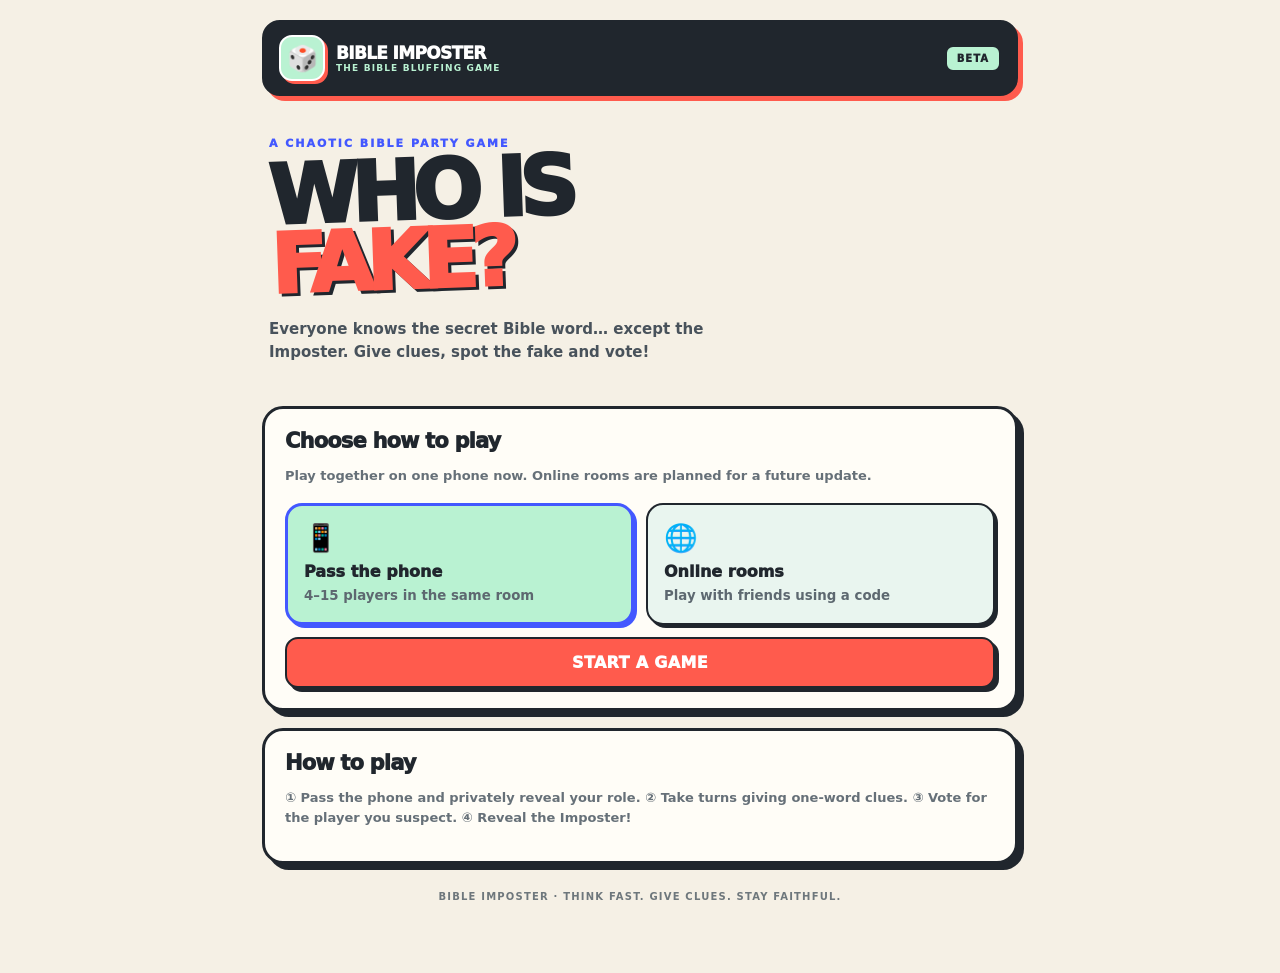
==== bible-imposter/index.html @ 3ac74ff7 "Give Bible Imposter a completely different playful arcade design" ====
<!doctype html>
<html lang="en">
<head>
<meta charset="utf-8"><meta name="viewport" content="width=device-width,initial-scale=1,viewport-fit=cover">
<meta name="theme-color" content="#09090d"><meta name="apple-mobile-web-app-capable" content="yes">
<title>Bible Imposter</title>
<style>
:root{--bg:#f5f0e5;--panel:#fffdf7;--panel2:#e9f5ef;--gold:#ff5b4d;--gold2:#3445d8;--muted:#667078;--line:#252b32}
*{box-sizing:border-box}body{margin:0;background:#f5f0e5 radial-gradient(#c8c0ae 1px,transparent 1px);background-size:auto,18px 18px;color:#20262d;font-family:ui-rounded,"Arial Rounded MT Bold",system-ui,sans-serif;min-height:100vh}
button,input,select{font:inherit}button{cursor:pointer;border:0}.wrap{max-width:790px;margin:auto;padding:20px 17px 44px}
.top{display:flex;justify-content:space-between;align-items:center;margin-bottom:18px;padding:12px 14px;background:#20262d;color:white;border:3px solid #20262d;border-radius:18px;box-shadow:5px 5px 0 #ff5b4d}
.brand{display:flex;align-items:center;gap:11px;font-weight:1000;letter-spacing:-.04em;font-size:17px}.logo{width:46px;height:46px;border:2px solid white;border-radius:13px;display:grid;place-items:center;background:#b9f2d2;color:#20262d;font-size:25px;box-shadow:3px 3px 0 #ff5b4d}.tag{color:#b9f2d2;font-size:9px;letter-spacing:.13em;font-weight:900}
.hero{text-align:left;padding:23px 7px 25px}.eyebrow{color:#4358ff;font-size:11px;font-weight:1000;letter-spacing:.18em}.hero h1{font-size:clamp(48px,12vw,82px);line-height:.84;margin:13px 0 17px;letter-spacing:-.09em;font-weight:1000;text-transform:uppercase;transform:rotate(-2deg);transform-origin:left}.hero h1 span{color:#ff5b4d!important;text-shadow:3px 3px 0 #20262d}.sub{color:#48525b;max-width:490px;margin:0;line-height:1.55;font-size:15px;font-weight:600}
.panel{background:var(--panel);border:3px solid #20262d;border-radius:21px;padding:20px;box-shadow:6px 6px 0 #20262d;margin:17px 0}.panel h2{font-size:21px;margin:0 0 7px;letter-spacing:-.04em;font-weight:1000}.muted{color:var(--muted);font-size:13px;line-height:1.55;font-weight:600}
.grid{display:grid;grid-template-columns:1fr 1fr;gap:12px;margin-top:17px}.mode{background:#e9f5ef;border:2px solid #20262d;color:#20262d;border-radius:17px;padding:16px;text-align:left;min-height:118px;box-shadow:3px 3px 0 #20262d}.mode strong{display:block;margin:8px 0 4px;font-weight:1000}.mode small{color:#5d6870;line-height:1.4;font-weight:600}.mode .ico{font-size:27px}.mode:active,.btn:active{transform:translate(2px,2px);box-shadow:1px 1px 0 #20262d}.mode.selected{background:#b9f2d2;border:3px solid #4358ff;box-shadow:3px 3px 0 #4358ff}
.btn{background:#ff5b4d;color:white;border:2px solid #20262d;border-radius:13px;padding:14px 18px;font-weight:1000;width:100%;margin-top:12px;box-shadow:4px 4px 0 #20262d;letter-spacing:.02em}.btn.secondary{background:#b9f2d2;color:#20262d;border:2px solid #20262d;box-shadow:4px 4px 0 #20262d}.btn.ghost{background:#4358ff;color:white;border:2px solid #20262d;box-shadow:4px 4px 0 #20262d}
.field{display:block;margin:15px 0 7px;font-size:11px;color:#4358ff;font-weight:1000;letter-spacing:.12em}.input,select{width:100%;border:2px solid #20262d;background:#fff;color:#20262d;border-radius:11px;padding:13px;font-weight:700}
.row{display:flex;gap:10px}.row>*{flex:1}.hidden{display:none!important}.step{text-align:center}.bigicon{font-size:55px;margin:12px}.secret{font-size:clamp(30px,8vw,48px);font-weight:1000;color:#4358ff;margin:18px 0;letter-spacing:-.04em}
.pill{display:inline-block;border:2px solid #20262d;border-radius:8px;padding:6px 10px;color:#20262d;background:#b9f2d2;font-size:10px;font-weight:1000;letter-spacing:.1em}.players{display:grid;gap:9px;margin-top:15px}.player{display:flex;align-items:center;justify-content:space-between;background:#f1eee5;border:2px solid #20262d;padding:12px 14px;border-radius:12px;box-shadow:2px 2px 0 #d5cebd}.player b{font-size:14px}.player small{color:#667078;font-weight:700}
.vote{display:flex;align-items:center;gap:10px;width:100%;background:#e9f5ef;color:#20262d;border:2px solid #20262d;border-radius:12px;padding:13px;margin:8px 0;text-align:left;box-shadow:3px 3px 0 #20262d}.vote .num{background:#4358ff;border-radius:8px;padding:7px 10px;color:white;font-weight:1000}.vote.chosen{border-color:#ff5b4d;background:#ffe2dc;box-shadow:3px 3px 0 #ff5b4d}
.note{border-left:5px solid #4358ff;padding:11px 13px;background:#e9f5ef;border-radius:0 10px 10px 0;color:#3e4850;font-size:12px;line-height:1.5;margin-top:15px;font-weight:650}.footer{text-align:center;color:#6e777c;font-size:10px;font-weight:900;letter-spacing:.12em;margin:27px 0}
.bar{height:9px;background:#e5e0d5;border:1px solid #20262d;border-radius:10px;overflow:hidden;margin:15px 0}.bar span{display:block;height:100%;background:#ff5b4d;width:0;transition:width .3s}.reveal{background:#b9f2d2;border:3px solid #20262d;text-align:center;padding:27px 18px;border-radius:17px;box-shadow:4px 4px 0 #4358ff}.room{font-size:30px;font-weight:950;letter-spacing:.18em;color:#4358ff;margin:14px}#confirmVote:disabled{opacity:.45;cursor:not-allowed;box-shadow:none}
@media(max-width:430px){.wrap{padding:12px 12px 32px}.panel{padding:16px}.grid{gap:9px}.mode{padding:13px;min-height:110px}.row{gap:8px}.top{padding:10px}.hero{padding-top:20px}}
</style>
</head>
<body><main class="wrap">
<header class="top"><div class="brand"><div class="logo">🎲</div><div>BIBLE IMPOSTER<div class="tag">THE BIBLE BLUFFING GAME</div></div></div><span class="pill">BETA</span></header>
<section id="home">
<div class="hero"><div class="eyebrow">A CHAOTIC BIBLE PARTY GAME</div><h1>WHO IS<br><span>FAKE?</span></h1><p class="sub">Everyone knows the secret Bible word… except the Imposter. Give clues, spot the fake and vote!</p></div>
<div class="panel"><h2>Choose how to play</h2><p class="muted">Play together on one phone now. Online rooms are planned for a future update.</p><div class="grid">
<button class="mode selected" id="localMode"><div class="ico">📱</div><strong>Pass the phone</strong><small>4–15 players in the same room</small></button>
<button class="mode" id="onlineMode"><div class="ico">🌐</div><strong>Online rooms</strong><small>Play with friends using a code</small></button>
</div><div id="onlineInfo" class="note hidden">Online multiplayer needs a shared game server so friends on different phones can stay in sync. This version includes the complete pass-the-phone game.</div>
<button class="btn" id="startSetup">START A GAME</button></div>
<div class="panel"><h2>How to play</h2><p class="muted">① Pass the phone and privately reveal your role. ② Take turns giving one-word clues. ③ Vote for the player you suspect. ④ Reveal the Imposter!</p></div>
</section>
<section id="setup" class="hidden"><div class="panel"><span class="pill">GAME SETUP</span><h2 style="margin-top:13px">Who's playing?</h2><p class="muted">Add 4 to 15 players. Keep the phone with the host.</p><label class="field">PLAYER NAMES</label><div id="nameFields"></div><div class="row"><button class="btn secondary" id="addPlayer">＋ Add player</button><button class="btn secondary" id="removePlayer">− Remove</button></div><label class="field">BIBLE WORD CATEGORY</label><select id="category"><option value="all">Mixed Bible words</option><option value="people">Bible people</option><option value="places">Bible places</option><option value="objects">Bible objects</option><option value="events">Bible events</option></select><label class="field">NUMBER OF IMPOSTERS</label><select id="imposterCount"><option value="1">1 Imposter</option><option value="2">2 Imposters</option></select><button class="btn" id="deal">DEAL SECRET ROLES</button><button class="btn ghost" id="backHome">BACK</button></div></section>
<section id="reveal" class="hidden"><div class="panel step"><span class="pill">SECRET ROLE</span><div class="bar"><span id="progress"></span></div><h2 id="passTitle">Pass the phone to…</h2><div class="bigicon">🤫</div><p class="muted">Make sure nobody else is looking. Only the named player should reveal their role.</p><h2 id="currentName" style="color:var(--gold2);font-size:25px"></h2><button class="btn" id="showRole">TAP TO REVEAL</button><div id="roleCard" class="hidden"><div class="secret" id="secretWord"></div><p id="roleText" class="muted"></p><button class="btn" id="nextPlayer">HIDE & PASS PHONE</button></div></div></section>
<section id="round" class="hidden"><div class="panel"><span class="pill">CLUE ROUND</span><h2 style="margin-top:13px">Give your clues</h2><p class="muted">Take turns saying one clue about the secret word. Don't say the word itself. The Imposter must bluff!</p><div id="roundPlayers" class="players"></div><div class="note">Tip: Keep clues short. If a clue is too obvious, the Imposter might figure out the word.</div><button class="btn" id="toVote">EVERYONE HAS GIVEN A CLUE</button></div></section>
<section id="voting" class="hidden"><div class="panel"><span class="pill">TIME TO VOTE</span><h2 style="margin-top:13px">Who is the Imposter?</h2><p class="muted">Discuss your suspicions, then the host selects the player with the most votes. This shared-phone version uses one host vote to record the group's decision.</p><div id="voteOptions"></div><button class="btn" id="confirmVote" disabled>CONFIRM VOTE</button></div></section>
<section id="result" class="hidden"><div class="panel"><div class="reveal"><div class="eyebrow">THE REVEAL</div><div class="bigicon" id="resultIcon">🎭</div><h2 id="resultTitle">The Imposter was…</h2><div class="secret" id="resultName"></div><p class="muted" id="resultWord"></p></div><div id="allRoles" class="players"></div><button class="btn" id="playAgain">PLAY AGAIN</button><button class="btn secondary" id="homeAgain">BACK TO HOME</button></div></section>
<div class="footer">BIBLE IMPOSTER · THINK FAST. GIVE CLUES. STAY FAITHFUL.</div>
</main>
<script>
const $=id=>document.getElementById(id);
const words={
people:["Moses","Noah","David","Goliath","Esther","Ruth","Daniel","Jonah","Peter","Paul","Mary Magdalene","Abraham","Joseph","Solomon","Samson","Martha","Lazarus","John the Baptist","Deborah","Elijah"],
places:["Bethlehem","Jerusalem","Egypt","Nazareth","Jericho","Garden of Eden","Mount Sinai","River Jordan","Babylon","Nineveh","Galilee","Red Sea","Mount of Olives","Capernaum"],
objects:["Ark","Sling","Crown","Stone tablets","Manna","Staff","Cross"," manger","Scroll","Trumpet","Fish","Loaves","Oil lamp","Sling","Altar","Robe"],
events:["Creation","The flood","The Exodus","Parting of the Red Sea","Ten Plagues","David and Goliath","The Last Supper","The resurrection","Pentecost","Jesus walks on water","The Good Samaritan","The feeding of the five thousand"]
};
let names=["Player 1","Player 2","Player 3","Player 4"],players=[],word="",imposters=[],index=0,selected=-1,category="all";
function show(id){["home","setup","reveal","round","voting","result"].forEach(x=>$(x).classList.toggle("hidden",x!==id));}
function renderNames(){ $("nameFields").innerHTML=names.map((n,i)=>'<input class="input" style="margin:5px 0" maxlength="18" aria-label="Player '+(i+1)+' name" placeholder="Player '+(i+1)+'" value="'+n.replace(/&/g,"&amp;").replace(/"/g,"&quot;")+'" data-player="'+i+'">').join("");}
$("nameFields").addEventListener("input",e=>{if(e.target.dataset.player!==undefined)names[+e.target.dataset.player]=e.target.value;});
$("localMode").onclick=()=>{$("localMode").classList.add("selected");$("onlineMode").classList.remove("selected");$("onlineInfo").classList.add("hidden");};
$("onlineMode").onclick=()=>{$("onlineMode").classList.add("selected");$("localMode").classList.remove("selected");$("onlineInfo").classList.remove("hidden");};
$("startSetup").onclick=()=>{show("setup");renderNames();};
$("backHome").onclick=()=>show("home");
$("addPlayer").onclick=()=>{if(names.length>=15)return;names.push("Player "+(names.length+1));renderNames();};
$("removePlayer").onclick=()=>{if(names.length<=4)return;names.pop();renderNames();};
$("deal").onclick=()=>{
 names=names.map((n,i)=>n.trim()||"Player "+(i+1));if(names.length<4||names.length>15)return;
 category=$("category").value;let pool=category==="all"?Object.values(words).flat():words[category];
 word=pool[Math.floor(Math.random()*pool.length)].trim();players=names.map(name=>({name,imposter:false}));
 let count=+$("imposterCount").value;if(count>=players.length)count=1;
 let shuffled=[...players.keys()].sort(()=>Math.random()-.5);imposters=shuffled.slice(0,count);
 imposters.forEach(i=>players[i].imposter=true);index=0;showReveal();
};
function showReveal(){$("roleCard").classList.add("hidden");$("showRole").classList.remove("hidden");$("currentName").textContent=players[index].name;$("passTitle").textContent="Pass the phone to…";$("progress").style.width=(index/players.length*100)+"%";show("reveal");}
$("showRole").onclick=()=>{let p=players[index];$("secretWord").textContent=p.imposter?"IMPOSTER":word;$("roleText").textContent=p.imposter?"You don't know the secret word. Listen carefully, bluff and try to blend in!":"You know the secret word. Give a clever clue without saying it!";$("showRole").classList.add("hidden");$("roleCard").classList.remove("hidden");};
$("nextPlayer").onclick=()=>{index++;if(index<players.length)showReveal();else startRound();};
function startRound(){$("roundPlayers").innerHTML=players.map((p,i)=>'<div class="player"><b>'+escapeHtml(p.name)+'</b><small>Clue '+(i+1)+'</small></div>').join("");show("round");}
function escapeHtml(s){return s.replace(/[&<>"']/g,c=>({"&":"&amp;","<":"&lt;",">":"&gt;",'"':"&quot;","'":"&#39;"}[c]));}
$("toVote").onclick=()=>{selected=-1;$("confirmVote").disabled=true;$("voteOptions").innerHTML=players.map((p,i)=>'<button class="vote" data-vote="'+i+'"><span class="num">'+(i+1)+'</span><b>'+escapeHtml(p.name)+'</b></button>').join("");show("voting");};
$("voteOptions").addEventListener("click",e=>{let b=e.target.closest("[data-vote]");if(!b)return;selected=+b.dataset.vote;document.querySelectorAll(".vote").forEach(x=>x.classList.toggle("chosen",+x.dataset.vote===selected));$("confirmVote").disabled=false;});
$("confirmVote").onclick=()=>{let caught=players[selected].imposter;$("resultIcon").textContent=caught?"🏆":"🎭";$("resultTitle").textContent=caught?"The group found the Imposter!":"The Imposter escaped!";$("resultName").textContent=players[selected].name;$("resultWord").textContent="The secret Bible word was: "+word; $("allRoles").innerHTML=players.map(p=>'<div class="player"><b>'+escapeHtml(p.name)+'</b><small>'+(p.imposter?"🎭 Imposter":"✦ Knows the word")+'</small></div>').join("");show("result");};
$("playAgain").onclick=()=>{show("setup");renderNames();};
$("homeAgain").onclick=()=>show("home");
renderNames();
</script></body></html>
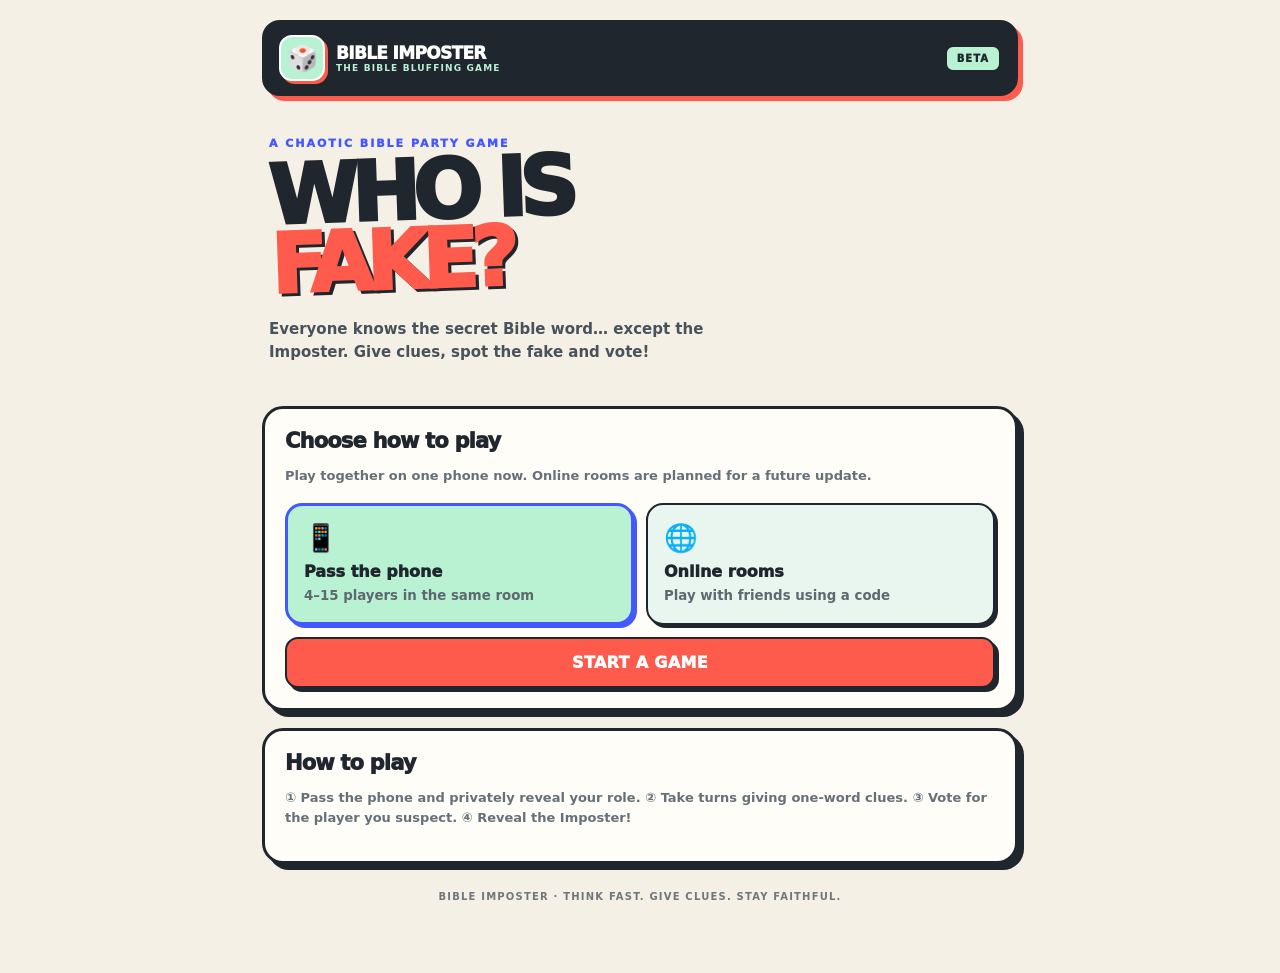
==== commit 34d44762: "Make Bible Imposter more playful with swipe-up role reveal" ====
--- a/bible-imposter/index.html
+++ b/bible-imposter/index.html
@@ -2,12 +2,23 @@
 <html lang="en">
 <head>
 <meta charset="utf-8"><meta name="viewport" content="width=device-width,initial-scale=1,viewport-fit=cover">
-<meta name="theme-color" content="#09090d"><meta name="apple-mobile-web-app-capable" content="yes">
+<meta name="theme-color" content="#f5f0e5"><meta name="apple-mobile-web-app-capable" content="yes">
 <title>Bible Imposter</title>
 <style>
 :root{--bg:#f5f0e5;--panel:#fffdf7;--panel2:#e9f5ef;--gold:#ff5b4d;--gold2:#3445d8;--muted:#667078;--line:#252b32}
 *{box-sizing:border-box}body{margin:0;background:#f5f0e5 radial-gradient(#c8c0ae 1px,transparent 1px);background-size:auto,18px 18px;color:#20262d;font-family:ui-rounded,"Arial Rounded MT Bold",system-ui,sans-serif;min-height:100vh}
-button,input,select{font:inherit}button{cursor:pointer;border:0}.wrap{max-width:790px;margin:auto;padding:20px 17px 44px}
+button,input,select{font:inherit}
+.panel{transition:transform .18s,box-shadow .18s}.panel:hover{transform:translateY(-2px);box-shadow:7px 8px 0 #20262d}
+.mode,.btn{transition:transform .15s,box-shadow .15s}.mode:hover,.btn:hover{transform:translateY(-2px);filter:saturate(1.15)}
+.step .bigicon{display:inline-grid;place-items:center;width:86px;height:86px;border-radius:25px;background:#ffe1a6;border:3px solid #20262d;box-shadow:4px 4px 0 #ff5b4d;animation:bob 2s ease-in-out infinite}
+@keyframes bob{0%,100%{transform:translateY(0) rotate(-3deg)}50%{transform:translateY(-7px) rotate(3deg)}}
+.swipe-zone{position:relative;margin:20px auto 2px;width:min(100%,340px);height:116px;border:3px dashed #4358ff;border-radius:22px;background:linear-gradient(145deg,#e8eaff,#d9f7e8);display:flex;flex-direction:column;align-items:center;justify-content:center;gap:5px;overflow:hidden;touch-action:pan-y;user-select:none;cursor:grab}
+.swipe-zone:active{cursor:grabbing}.swipe-arrow{font-size:30px;line-height:1;animation:swipeHint 1.1s ease-in-out infinite}
+.swipe-zone strong{font-size:13px;color:#20262d;letter-spacing:.05em}.swipe-zone small{font-size:10px;color:#59636d;font-weight:800}
+@keyframes swipeHint{0%,100%{transform:translateY(5px)}50%{transform:translateY(-8px)}}
+.swipe-zone.done{border-style:solid;background:#b9f2d2;box-shadow:4px 4px 0 #4358ff}
+.secret{animation:pop .35s cubic-bezier(.2,1.6,.4,1)}@keyframes pop{from{transform:scale(.55) rotate(-7deg);opacity:0}to{transform:scale(1);opacity:1}}
+.pill{box-shadow:2px 2px 0 #20262d}button{cursor:pointer;border:0}.wrap{max-width:790px;margin:auto;padding:20px 17px 44px}
 .top{display:flex;justify-content:space-between;align-items:center;margin-bottom:18px;padding:12px 14px;background:#20262d;color:white;border:3px solid #20262d;border-radius:18px;box-shadow:5px 5px 0 #ff5b4d}
 .brand{display:flex;align-items:center;gap:11px;font-weight:1000;letter-spacing:-.04em;font-size:17px}.logo{width:46px;height:46px;border:2px solid white;border-radius:13px;display:grid;place-items:center;background:#b9f2d2;color:#20262d;font-size:25px;box-shadow:3px 3px 0 #ff5b4d}.tag{color:#b9f2d2;font-size:9px;letter-spacing:.13em;font-weight:900}
 .hero{text-align:left;padding:23px 7px 25px}.eyebrow{color:#4358ff;font-size:11px;font-weight:1000;letter-spacing:.18em}.hero h1{font-size:clamp(48px,12vw,82px);line-height:.84;margin:13px 0 17px;letter-spacing:-.09em;font-weight:1000;text-transform:uppercase;transform:rotate(-2deg);transform-origin:left}.hero h1 span{color:#ff5b4d!important;text-shadow:3px 3px 0 #20262d}.sub{color:#48525b;max-width:490px;margin:0;line-height:1.55;font-size:15px;font-weight:600}
@@ -35,7 +46,7 @@
 <div class="panel"><h2>How to play</h2><p class="muted">① Pass the phone and privately reveal your role. ② Take turns giving one-word clues. ③ Vote for the player you suspect. ④ Reveal the Imposter!</p></div>
 </section>
 <section id="setup" class="hidden"><div class="panel"><span class="pill">GAME SETUP</span><h2 style="margin-top:13px">Who's playing?</h2><p class="muted">Add 4 to 15 players. Keep the phone with the host.</p><label class="field">PLAYER NAMES</label><div id="nameFields"></div><div class="row"><button class="btn secondary" id="addPlayer">＋ Add player</button><button class="btn secondary" id="removePlayer">− Remove</button></div><label class="field">BIBLE WORD CATEGORY</label><select id="category"><option value="all">Mixed Bible words</option><option value="people">Bible people</option><option value="places">Bible places</option><option value="objects">Bible objects</option><option value="events">Bible events</option></select><label class="field">NUMBER OF IMPOSTERS</label><select id="imposterCount"><option value="1">1 Imposter</option><option value="2">2 Imposters</option></select><button class="btn" id="deal">DEAL SECRET ROLES</button><button class="btn ghost" id="backHome">BACK</button></div></section>
-<section id="reveal" class="hidden"><div class="panel step"><span class="pill">SECRET ROLE</span><div class="bar"><span id="progress"></span></div><h2 id="passTitle">Pass the phone to…</h2><div class="bigicon">🤫</div><p class="muted">Make sure nobody else is looking. Only the named player should reveal their role.</p><h2 id="currentName" style="color:var(--gold2);font-size:25px"></h2><button class="btn" id="showRole">TAP TO REVEAL</button><div id="roleCard" class="hidden"><div class="secret" id="secretWord"></div><p id="roleText" class="muted"></p><button class="btn" id="nextPlayer">HIDE & PASS PHONE</button></div></div></section>
+<section id="reveal" class="hidden"><div class="panel step"><span class="pill">SECRET ROLE</span><div class="bar"><span id="progress"></span></div><h2 id="passTitle">Pass the phone to…</h2><div class="bigicon">🤫</div><p class="muted">Make sure nobody else is looking. Only the named player should reveal their role.</p><h2 id="currentName" style="color:var(--gold2);font-size:25px"></h2><div id="swipeReveal" class="swipe-zone" role="button" tabindex="0" aria-label="Slide up to reveal your secret role"><div class="swipe-arrow">⬆️</div><strong>SLIDE UP TO REVEAL</strong><small>Keep your role secret!</small></div><div id="roleCard" class="hidden"><div class="secret" id="secretWord"></div><p id="roleText" class="muted"></p><button class="btn" id="nextPlayer">HIDE & PASS PHONE</button></div></div></section>
 <section id="round" class="hidden"><div class="panel"><span class="pill">CLUE ROUND</span><h2 style="margin-top:13px">Give your clues</h2><p class="muted">Take turns saying one clue about the secret word. Don't say the word itself. The Imposter must bluff!</p><div id="roundPlayers" class="players"></div><div class="note">Tip: Keep clues short. If a clue is too obvious, the Imposter might figure out the word.</div><button class="btn" id="toVote">EVERYONE HAS GIVEN A CLUE</button></div></section>
 <section id="voting" class="hidden"><div class="panel"><span class="pill">TIME TO VOTE</span><h2 style="margin-top:13px">Who is the Imposter?</h2><p class="muted">Discuss your suspicions, then the host selects the player with the most votes. This shared-phone version uses one host vote to record the group's decision.</p><div id="voteOptions"></div><button class="btn" id="confirmVote" disabled>CONFIRM VOTE</button></div></section>
 <section id="result" class="hidden"><div class="panel"><div class="reveal"><div class="eyebrow">THE REVEAL</div><div class="bigicon" id="resultIcon">🎭</div><h2 id="resultTitle">The Imposter was…</h2><div class="secret" id="resultName"></div><p class="muted" id="resultWord"></p></div><div id="allRoles" class="players"></div><button class="btn" id="playAgain">PLAY AGAIN</button><button class="btn secondary" id="homeAgain">BACK TO HOME</button></div></section>
@@ -49,7 +60,7 @@
 objects:["Ark","Sling","Crown","Stone tablets","Manna","Staff","Cross"," manger","Scroll","Trumpet","Fish","Loaves","Oil lamp","Sling","Altar","Robe"],
 events:["Creation","The flood","The Exodus","Parting of the Red Sea","Ten Plagues","David and Goliath","The Last Supper","The resurrection","Pentecost","Jesus walks on water","The Good Samaritan","The feeding of the five thousand"]
 };
-let names=["Player 1","Player 2","Player 3","Player 4"],players=[],word="",imposters=[],index=0,selected=-1,category="all";
+let names=["Player 1","Player 2","Player 3","Player 4"],players=[],word="",imposters=[],index=0,selected=-1,category="all",swipeStartY=null,roleRevealed=false;
 function show(id){["home","setup","reveal","round","voting","result"].forEach(x=>$(x).classList.toggle("hidden",x!==id));}
 function renderNames(){ $("nameFields").innerHTML=names.map((n,i)=>'<input class="input" style="margin:5px 0" maxlength="18" aria-label="Player '+(i+1)+' name" placeholder="Player '+(i+1)+'" value="'+n.replace(/&/g,"&amp;").replace(/"/g,"&quot;")+'" data-player="'+i+'">').join("");}
 $("nameFields").addEventListener("input",e=>{if(e.target.dataset.player!==undefined)names[+e.target.dataset.player]=e.target.value;});
@@ -67,8 +78,9 @@
  let shuffled=[...players.keys()].sort(()=>Math.random()-.5);imposters=shuffled.slice(0,count);
  imposters.forEach(i=>players[i].imposter=true);index=0;showReveal();
 };
-function showReveal(){$("roleCard").classList.add("hidden");$("showRole").classList.remove("hidden");$("currentName").textContent=players[index].name;$("passTitle").textContent="Pass the phone to…";$("progress").style.width=(index/players.length*100)+"%";show("reveal");}
-$("showRole").onclick=()=>{let p=players[index];$("secretWord").textContent=p.imposter?"IMPOSTER":word;$("roleText").textContent=p.imposter?"You don't know the secret word. Listen carefully, bluff and try to blend in!":"You know the secret word. Give a clever clue without saying it!";$("showRole").classList.add("hidden");$("roleCard").classList.remove("hidden");};
+function showReveal(){$("roleCard").classList.add("hidden");$("swipeReveal").classList.remove("hidden","done");$("swipeReveal").innerHTML='<div class="swipe-arrow">⬆️</div><strong>SLIDE UP TO REVEAL</strong><small>Keep your role secret!</small>';$("currentName").textContent=players[index].name;$("passTitle").textContent="Pass the phone to…";$("progress").style.width=(index/players.length*100)+"%";roleRevealed=false;show("reveal");}
+function revealRole(){if(roleRevealed)return;roleRevealed=true;let p=players[index];$("secretWord").textContent=p.imposter?"🎭 IMPOSTER":"✦ "+word;$("roleText").textContent=p.imposter?"You don't know the secret word! Listen carefully, bluff and blend in.":"You know the secret word! Give a clever clue without saying it.";$("swipeReveal").classList.add("hidden");$("roleCard").classList.remove("hidden");}
+const swipe=$("swipeReveal");swipe.addEventListener("pointerdown",e=>{swipeStartY=e.clientY;});swipe.addEventListener("pointerup",e=>{if(swipeStartY!==null&&swipeStartY-e.clientY>35)revealRole();swipeStartY=null;});swipe.addEventListener("keydown",e=>{if(e.key==="ArrowUp"||e.key==="Enter"||e.key===" "){e.preventDefault();revealRole();}});
 $("nextPlayer").onclick=()=>{index++;if(index<players.length)showReveal();else startRound();};
 function startRound(){$("roundPlayers").innerHTML=players.map((p,i)=>'<div class="player"><b>'+escapeHtml(p.name)+'</b><small>Clue '+(i+1)+'</small></div>').join("");show("round");}
 function escapeHtml(s){return s.replace(/[&<>"']/g,c=>({"&":"&amp;","<":"&lt;",">":"&gt;",'"':"&quot;","'":"&#39;"}[c]));}
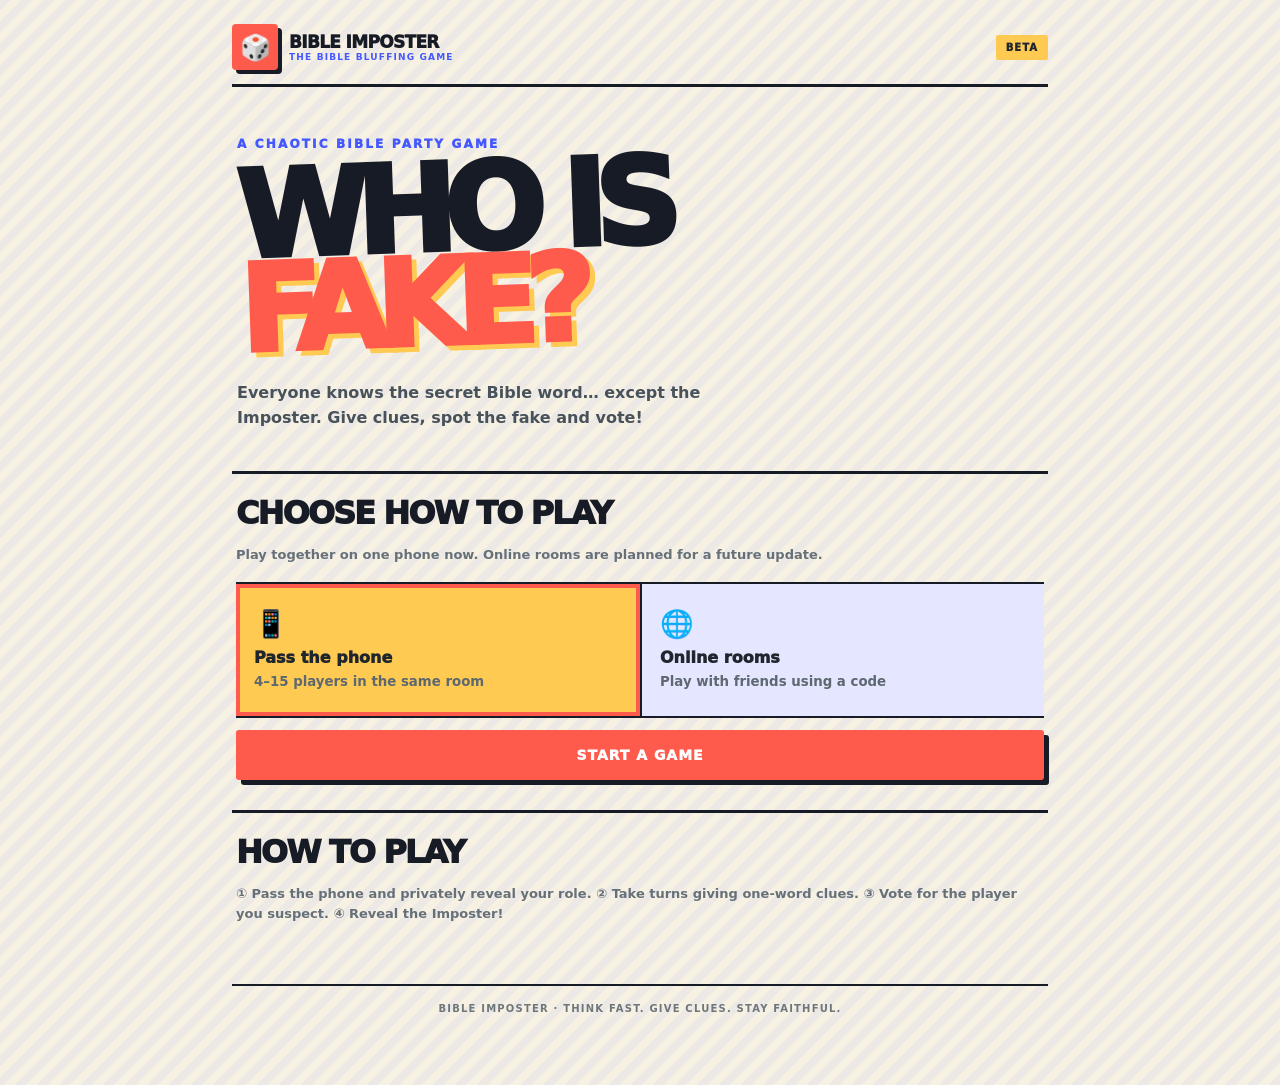
==== commit cf033f2c: "Fix iPhone swipe reveal and refresh flat arcade design" ====
--- a/bible-imposter/index.html
+++ b/bible-imposter/index.html
@@ -32,6 +32,55 @@
 .note{border-left:5px solid #4358ff;padding:11px 13px;background:#e9f5ef;border-radius:0 10px 10px 0;color:#3e4850;font-size:12px;line-height:1.5;margin-top:15px;font-weight:650}.footer{text-align:center;color:#6e777c;font-size:10px;font-weight:900;letter-spacing:.12em;margin:27px 0}
 .bar{height:9px;background:#e5e0d5;border:1px solid #20262d;border-radius:10px;overflow:hidden;margin:15px 0}.bar span{display:block;height:100%;background:#ff5b4d;width:0;transition:width .3s}.reveal{background:#b9f2d2;border:3px solid #20262d;text-align:center;padding:27px 18px;border-radius:17px;box-shadow:4px 4px 0 #4358ff}.room{font-size:30px;font-weight:950;letter-spacing:.18em;color:#4358ff;margin:14px}#confirmVote:disabled{opacity:.45;cursor:not-allowed;box-shadow:none}
 @media(max-width:430px){.wrap{padding:12px 12px 32px}.panel{padding:16px}.grid{gap:9px}.mode{padding:13px;min-height:110px}.row{gap:8px}.top{padding:10px}.hero{padding-top:20px}}
+
+/* Flat arcade art direction: bold typography, open space, graphic stripes */
+body{background:#f7f1e4;color:#171b25;background-image:linear-gradient(135deg,rgba(67,88,255,.055) 25%,transparent 25%,transparent 50%,rgba(67,88,255,.055) 50%,rgba(67,88,255,.055) 75%,transparent 75%);background-size:22px 22px}
+.wrap{max-width:850px;padding-top:16px}
+.top{background:transparent;color:#171b25;border:0;border-bottom:3px solid #171b25;border-radius:0;box-shadow:none;padding:8px 0 14px}
+.logo{border:0;border-radius:4px;background:#ff5b4d;box-shadow:4px 4px 0 #171b25;color:white}
+.tag{color:#4358ff}
+.pill{border:0;border-radius:2px;background:#ffca52;box-shadow:none;padding:7px 10px}
+.hero{padding:32px 5px 30px}
+.hero h1{font-size:clamp(65px,16vw,120px);letter-spacing:-.105em;line-height:.78;margin:20px 0 23px;transform:rotate(-2deg)}
+.hero h1 span{text-shadow:5px 5px 0 #ffca52!important}
+.eyebrow{font-size:12px;color:#4358ff}
+.sub{font-size:16px;max-width:540px}
+.panel{background:transparent;border:0;border-radius:0;padding:20px 4px;box-shadow:none;margin:10px 0;border-top:3px solid #171b25}
+.panel:hover{transform:none;box-shadow:none}
+.panel h2{font-size:clamp(24px,6vw,32px);text-transform:uppercase;letter-spacing:-.06em}
+.grid{gap:0;border-top:2px solid #171b25;border-bottom:2px solid #171b25}
+.mode{border:0;border-radius:0;box-shadow:none;background:#e4eddf;min-height:132px;padding:18px}
+.mode+ .mode{border-left:2px solid #171b25;background:#e4e7ff}
+.mode.selected{border:0;outline:4px solid #ff5b4d;outline-offset:-4px;background:#ffca52;box-shadow:none}
+.mode:active,.btn:active{transform:scale(.985);box-shadow:none}
+.btn{border:0;border-radius:3px;box-shadow:5px 5px 0 #171b25;padding:17px 18px;background:#ff5b4d;text-transform:uppercase;font-size:14px;letter-spacing:.07em}
+.btn.secondary{background:#b9f2d2;box-shadow:5px 5px 0 #171b25}
+.btn.ghost{background:#4358ff;box-shadow:5px 5px 0 #171b25}
+.input,select{border:0;border-bottom:3px solid #171b25;border-radius:0;background:#fffdf7;padding:15px}
+.field{color:#4358ff}
+.step{padding:24px 3px}
+.step .bigicon{width:auto;height:auto;background:transparent;border:0;box-shadow:none;border-radius:0;font-size:52px}
+.bar{height:7px;border:0;border-radius:0;background:#ddd7c9}
+.bar span{background:#4358ff}
+.swipe-zone{width:100%;max-width:440px;height:190px;margin:25px auto 10px;border:0;border-radius:0;background:#4358ff;color:white;box-shadow:8px 8px 0 #ff5b4d;touch-action:none;user-select:none;-webkit-user-select:none;-webkit-touch-callout:none;cursor:grab;position:relative}
+.swipe-zone:before{content:"";position:absolute;inset:10px;border:2px dashed rgba(255,255,255,.5);pointer-events:none}
+.swipe-zone strong{font-size:19px;color:white;letter-spacing:.11em}
+.swipe-zone small{font-size:12px;color:#e4e7ff}
+.swipe-arrow{font-size:48px;color:#ffca52;animation:swipeHint .8s ease-in-out infinite}
+@keyframes swipeHint{0%,100%{transform:translateY(10px)}50%{transform:translateY(-10px)}}
+.secret{font-size:clamp(38px,10vw,66px);color:#4358ff;text-transform:uppercase;letter-spacing:-.07em;margin:25px 0}
+#roleCard{padding:20px 0}
+#roleText{font-size:16px;max-width:450px;margin:0 auto 20px}
+.players{gap:0;border-top:2px solid #171b25}
+.player{background:transparent;border:0;border-bottom:1px solid #c8c1b3;border-radius:0;box-shadow:none;padding:15px 4px}
+.vote{background:transparent;border:0;border-bottom:2px solid #171b25;border-radius:0;box-shadow:none;padding:17px 8px;margin:0;font-size:16px}
+.vote .num{background:#ffca52;color:#171b25;border-radius:0}
+.vote.chosen{background:#ffe1dc;border-color:#ff5b4d;box-shadow:none}
+.note{border-left:4px solid #ff5b4d;border-radius:0;background:#e7eaff;padding:13px;color:#252b32}
+.reveal{background:#ffca52;border:0;border-radius:0;box-shadow:8px 8px 0 #4358ff;padding:35px 18px}
+.footer{border-top:2px solid #171b25;padding-top:17px}
+@media(max-width:430px){.wrap{padding:10px 17px 30px}.panel{padding:17px 2px}.mode{padding:13px;min-height:126px}.top{padding-bottom:12px}.hero{padding-top:28px}.swipe-zone{height:205px}}
+
 </style>
 </head>
 <body><main class="wrap">
@@ -80,7 +129,16 @@
 };
 function showReveal(){$("roleCard").classList.add("hidden");$("swipeReveal").classList.remove("hidden","done");$("swipeReveal").innerHTML='<div class="swipe-arrow">⬆️</div><strong>SLIDE UP TO REVEAL</strong><small>Keep your role secret!</small>';$("currentName").textContent=players[index].name;$("passTitle").textContent="Pass the phone to…";$("progress").style.width=(index/players.length*100)+"%";roleRevealed=false;show("reveal");}
 function revealRole(){if(roleRevealed)return;roleRevealed=true;let p=players[index];$("secretWord").textContent=p.imposter?"🎭 IMPOSTER":"✦ "+word;$("roleText").textContent=p.imposter?"You don't know the secret word! Listen carefully, bluff and blend in.":"You know the secret word! Give a clever clue without saying it.";$("swipeReveal").classList.add("hidden");$("roleCard").classList.remove("hidden");}
-const swipe=$("swipeReveal");swipe.addEventListener("pointerdown",e=>{swipeStartY=e.clientY;});swipe.addEventListener("pointerup",e=>{if(swipeStartY!==null&&swipeStartY-e.clientY>35)revealRole();swipeStartY=null;});swipe.addEventListener("keydown",e=>{if(e.key==="ArrowUp"||e.key==="Enter"||e.key===" "){e.preventDefault();revealRole();}});
+const swipe=$("swipeReveal");
+function beginSwipe(y){if(roleRevealed)return;swipeStartY=y;}
+function finishSwipe(y){if(swipeStartY!==null){const distance=swipeStartY-y;if(distance>22)revealRole();}swipeStartY=null;}
+swipe.addEventListener("touchstart",e=>{if(e.touches.length===1){beginSwipe(e.touches[0].clientY);e.preventDefault();}},{passive:false});
+swipe.addEventListener("touchmove",e=>{if(swipeStartY!==null)e.preventDefault();},{passive:false});
+swipe.addEventListener("touchend",e=>{if(e.changedTouches.length)finishSwipe(e.changedTouches[0].clientY);e.preventDefault();},{passive:false});
+swipe.addEventListener("pointerdown",e=>{beginSwipe(e.clientY);});
+swipe.addEventListener("pointerup",e=>finishSwipe(e.clientY));
+swipe.addEventListener("pointercancel",()=>{swipeStartY=null;});
+swipe.addEventListener("keydown",e=>{if(e.key==="ArrowUp"||e.key==="Enter"||e.key===" "){e.preventDefault();revealRole();}});
 $("nextPlayer").onclick=()=>{index++;if(index<players.length)showReveal();else startRound();};
 function startRound(){$("roundPlayers").innerHTML=players.map((p,i)=>'<div class="player"><b>'+escapeHtml(p.name)+'</b><small>Clue '+(i+1)+'</small></div>').join("");show("round");}
 function escapeHtml(s){return s.replace(/[&<>"']/g,c=>({"&":"&amp;","<":"&lt;",">":"&gt;",'"':"&quot;","'":"&#39;"}[c]));}
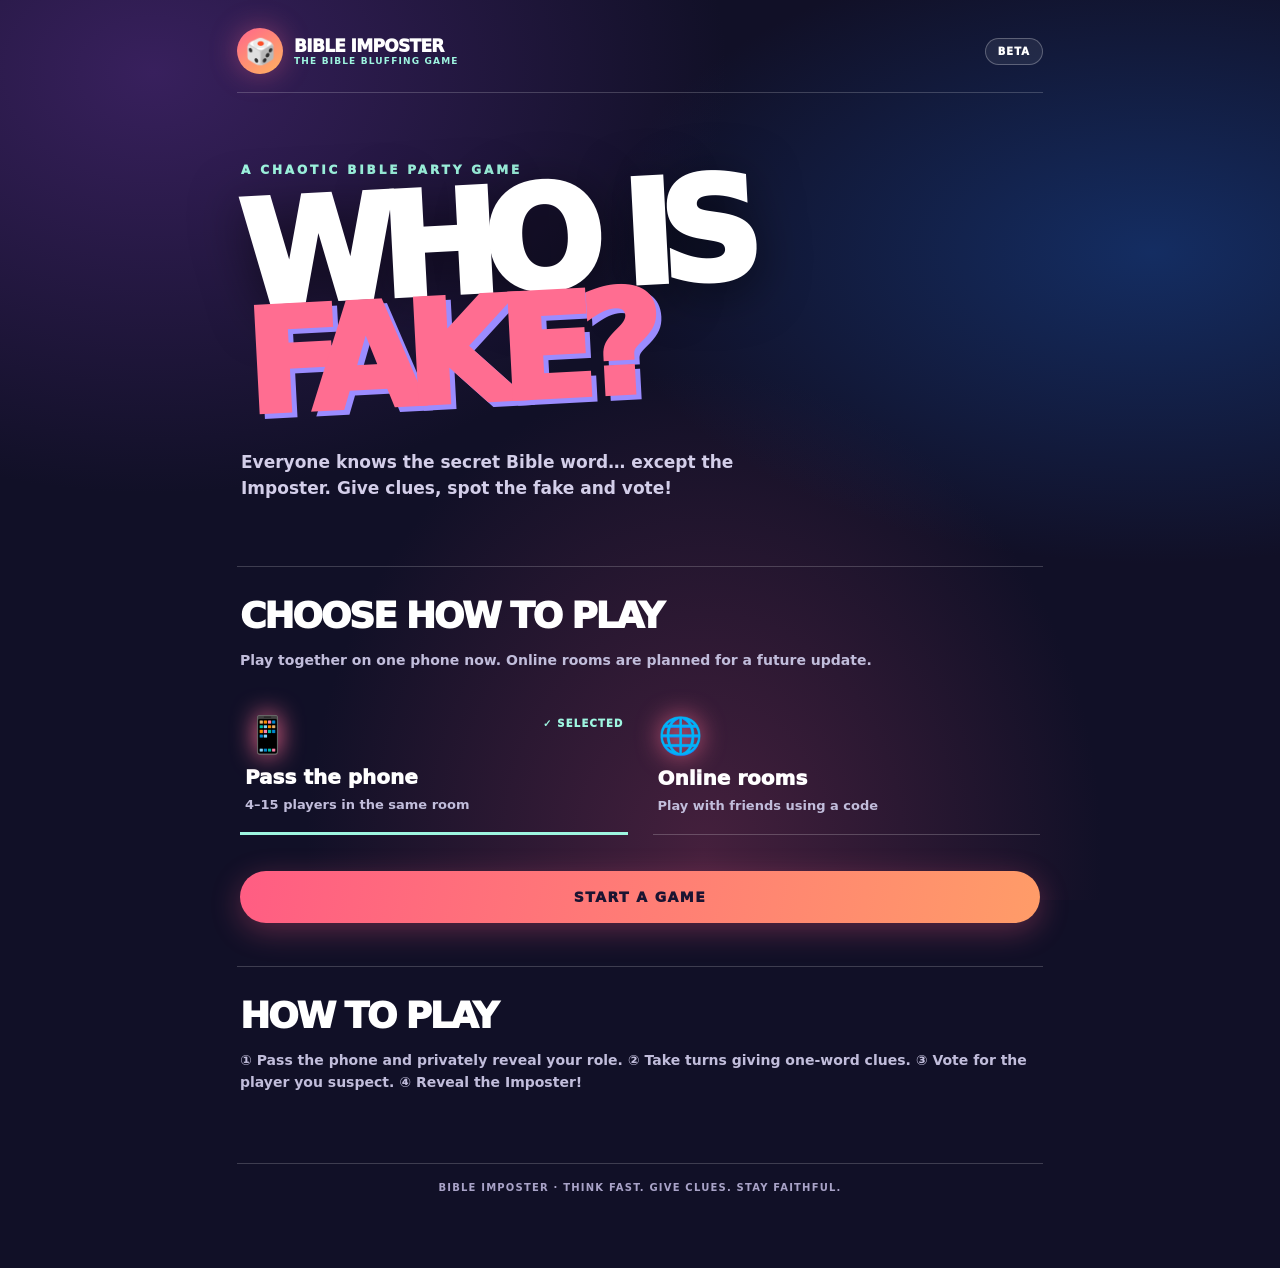
==== commit 5c79576e: "Redesign Bible Imposter with flowing neon festival style" ====
--- a/bible-imposter/index.html
+++ b/bible-imposter/index.html
@@ -80,6 +80,69 @@
 .reveal{background:#ffca52;border:0;border-radius:0;box-shadow:8px 8px 0 #4358ff;padding:35px 18px}
 .footer{border-top:2px solid #171b25;padding-top:17px}
 @media(max-width:430px){.wrap{padding:10px 17px 30px}.panel{padding:17px 2px}.mode{padding:13px;min-height:126px}.top{padding-bottom:12px}.hero{padding-top:28px}.swipe-zone{height:205px}}
+
+
+/* Neon festival / liquid poster redesign — no card or square UI */
+:root{--bg:#111027;--panel:transparent;--panel2:#211d49;--gold:#ff5b78;--gold2:#9b8cff;--muted:#c1bddb;--line:#ffffff}
+html{background:#111027}
+body{color:#fff;background:radial-gradient(ellipse at 12% 8%,#38205d 0,transparent 36%),radial-gradient(ellipse at 90% 28%,#142d62 0,transparent 34%),radial-gradient(ellipse at 55% 95%,#45203d 0,transparent 40%),#111027;background-attachment:fixed;font-family:ui-rounded,system-ui,sans-serif}
+.wrap{max-width:850px;padding:18px 22px 48px}
+.top{background:transparent;border:0;border-bottom:1px solid #ffffff30;border-radius:0;box-shadow:none;padding:10px 0 18px;color:white}
+.logo{background:linear-gradient(145deg,#ff668b,#ffb45f);border:0;border-radius:50%;box-shadow:0 0 28px #ff668b66;color:#171027}
+.tag{color:#9ef5e0}
+.pill{border:1px solid #ffffff44;background:#ffffff12;color:#fff;border-radius:999px;box-shadow:none;padding:7px 12px}
+.hero{padding:52px 4px 50px;position:relative}
+.eyebrow{color:#9ef5e0;font-size:12px;letter-spacing:.24em}
+.hero h1{font-size:clamp(70px,17vw,142px);line-height:.77;letter-spacing:-.11em;margin:25px 0 28px;transform:rotate(-3deg);text-shadow:0 10px 50px #0008}
+.hero h1 span{color:#ff6d91!important;text-shadow:5px 5px 0 #9b8cff!important}
+.sub{color:#d3cee9;font-size:17px;max-width:520px}
+.panel{background:transparent;border:0;border-radius:0;padding:28px 3px;box-shadow:none;margin:15px 0;border-top:1px solid #ffffff30}
+.panel:hover{transform:none;box-shadow:none}
+.panel h2{font-size:clamp(25px,6vw,36px);letter-spacing:-.06em;text-transform:uppercase;color:#fff}
+.muted{color:#c1bddb;font-size:14px}
+.grid{gap:25px;margin:28px 0 24px;border:0}
+.mode{background:transparent;color:white;border:0;border-radius:0;box-shadow:none;min-height:0;padding:14px 5px 18px;text-align:left;position:relative;border-bottom:1px solid #ffffff35}
+.mode+ .mode{border:0;border-bottom:1px solid #ffffff35;background:transparent}
+.mode .ico{font-size:36px;filter:drop-shadow(0 0 12px #ff6d91)}
+.mode strong{font-size:20px;margin:9px 0 5px}
+.mode small{color:#c1bddb;font-size:13px}
+.mode.selected{background:transparent;border:0;border-bottom:3px solid #9ef5e0;outline:0;box-shadow:none}
+.mode.selected:after{content:"✓ SELECTED";position:absolute;right:4px;top:18px;color:#9ef5e0;font-size:10px;font-weight:1000;letter-spacing:.12em}
+.mode:active,.btn:active{transform:scale(.98);box-shadow:none}
+.btn{border:0;border-radius:999px;background:linear-gradient(100deg,#ff5d83,#ff9c68);color:#1b1431;box-shadow:0 8px 30px #ff5d8350;padding:18px 22px;font-size:14px;font-weight:1000;letter-spacing:.1em}
+.btn.secondary{background:linear-gradient(100deg,#9ef5e0,#8cc7ff);color:#15152c;box-shadow:0 8px 28px #8cc7ff35}
+.btn.ghost{background:linear-gradient(100deg,#8274ff,#b58bff);color:white;box-shadow:0 8px 28px #8274ff45}
+.input,select{background:#ffffff12;color:#fff;border:0;border-bottom:2px solid #9b8cff;border-radius:0;padding:15px}
+select option{background:#211d49;color:white}
+.field{color:#9ef5e0}
+.row{gap:20px}
+.step{text-align:center;padding:30px 2px}
+.step .bigicon{width:auto;height:auto;background:transparent;border:0;box-shadow:none;border-radius:0;font-size:60px;filter:drop-shadow(0 0 20px #ffbd70)}
+.bar{height:5px;border:0;border-radius:99px;background:#ffffff20}
+.bar span{background:linear-gradient(90deg,#9ef5e0,#ff6d91);border-radius:99px}
+.swipe-zone{width:100%;max-width:440px;height:205px;margin:30px auto 12px;border:0;border-radius:42% 58% 55% 45% / 48% 42% 58% 52%;background:radial-gradient(circle at 35% 25%,#a89bff,#6556e8 50%,#382b9c 100%);color:white;box-shadow:0 0 55px #8274ff70;touch-action:none;user-select:none;-webkit-user-select:none;-webkit-touch-callout:none;cursor:grab;position:relative;overflow:hidden}
+.swipe-zone:before{content:"";position:absolute;inset:10px;border:1px solid #ffffff66;border-radius:inherit;pointer-events:none}
+.swipe-zone:after{content:"";position:absolute;width:150px;height:150px;right:-45px;top:-65px;background:#ff80a455;border-radius:50%;filter:blur(2px);pointer-events:none}
+.swipe-zone strong{font-size:18px;color:white;letter-spacing:.13em}
+.swipe-zone small{font-size:12px;color:#e5e1ff}
+.swipe-arrow{font-size:48px;color:#a4ffe8;animation:swipeHint .8s ease-in-out infinite;filter:drop-shadow(0 0 14px #a4ffe8)}
+@keyframes swipeHint{0%,100%{transform:translateY(12px)}50%{transform:translateY(-12px)}}
+.secret{font-size:clamp(42px,11vw,76px);color:#a4ffe8;text-transform:uppercase;letter-spacing:-.08em;text-shadow:0 0 35px #9ef5e077;margin:26px 0}
+#roleCard{padding:24px 0}
+#roleText{font-size:16px;max-width:460px;margin:0 auto 20px;color:#d3cee9}
+.players{gap:0;border-top:1px solid #ffffff30}
+.player{background:transparent;border:0;border-bottom:1px solid #ffffff25;border-radius:0;box-shadow:none;padding:17px 4px;color:white}
+.player small{color:#bcb6d9}
+.vote{background:transparent;color:white;border:0;border-bottom:1px solid #ffffff30;border-radius:0;box-shadow:none;padding:19px 6px;margin:0;font-size:17px}
+.vote .num{background:linear-gradient(145deg,#ff6d91,#ffad70);color:#21152f;border-radius:50%;min-width:36px;text-align:center}
+.vote.chosen{background:#9b8cff22;border-color:#9ef5e0;box-shadow:none}
+.note{border:0;border-left:3px solid #9ef5e0;border-radius:0;background:#ffffff0c;padding:14px;color:#d4d0e8}
+.reveal{background:radial-gradient(circle at 50% 0,#4d3c8c,#241d50 72%);border:1px solid #ffffff35;border-radius:42% 58% 48% 52% / 10% 12% 8% 10%;box-shadow:0 15px 50px #0005;padding:40px 20px}
+.reveal .eyebrow{color:#9ef5e0}
+.reveal .secret{color:#ffbd70}
+.footer{border-top:1px solid #ffffff30;padding-top:18px;color:#a9a3c8}
+#confirmVote:disabled{opacity:.4;box-shadow:none}
+@media(max-width:430px){.wrap{padding:10px 18px 34px}.hero{padding:40px 2px}.panel{padding:23px 1px}.grid{gap:17px}.mode{padding:12px 3px}.swipe-zone{height:205px}.row{gap:10px}}
 
 </style>
 </head>
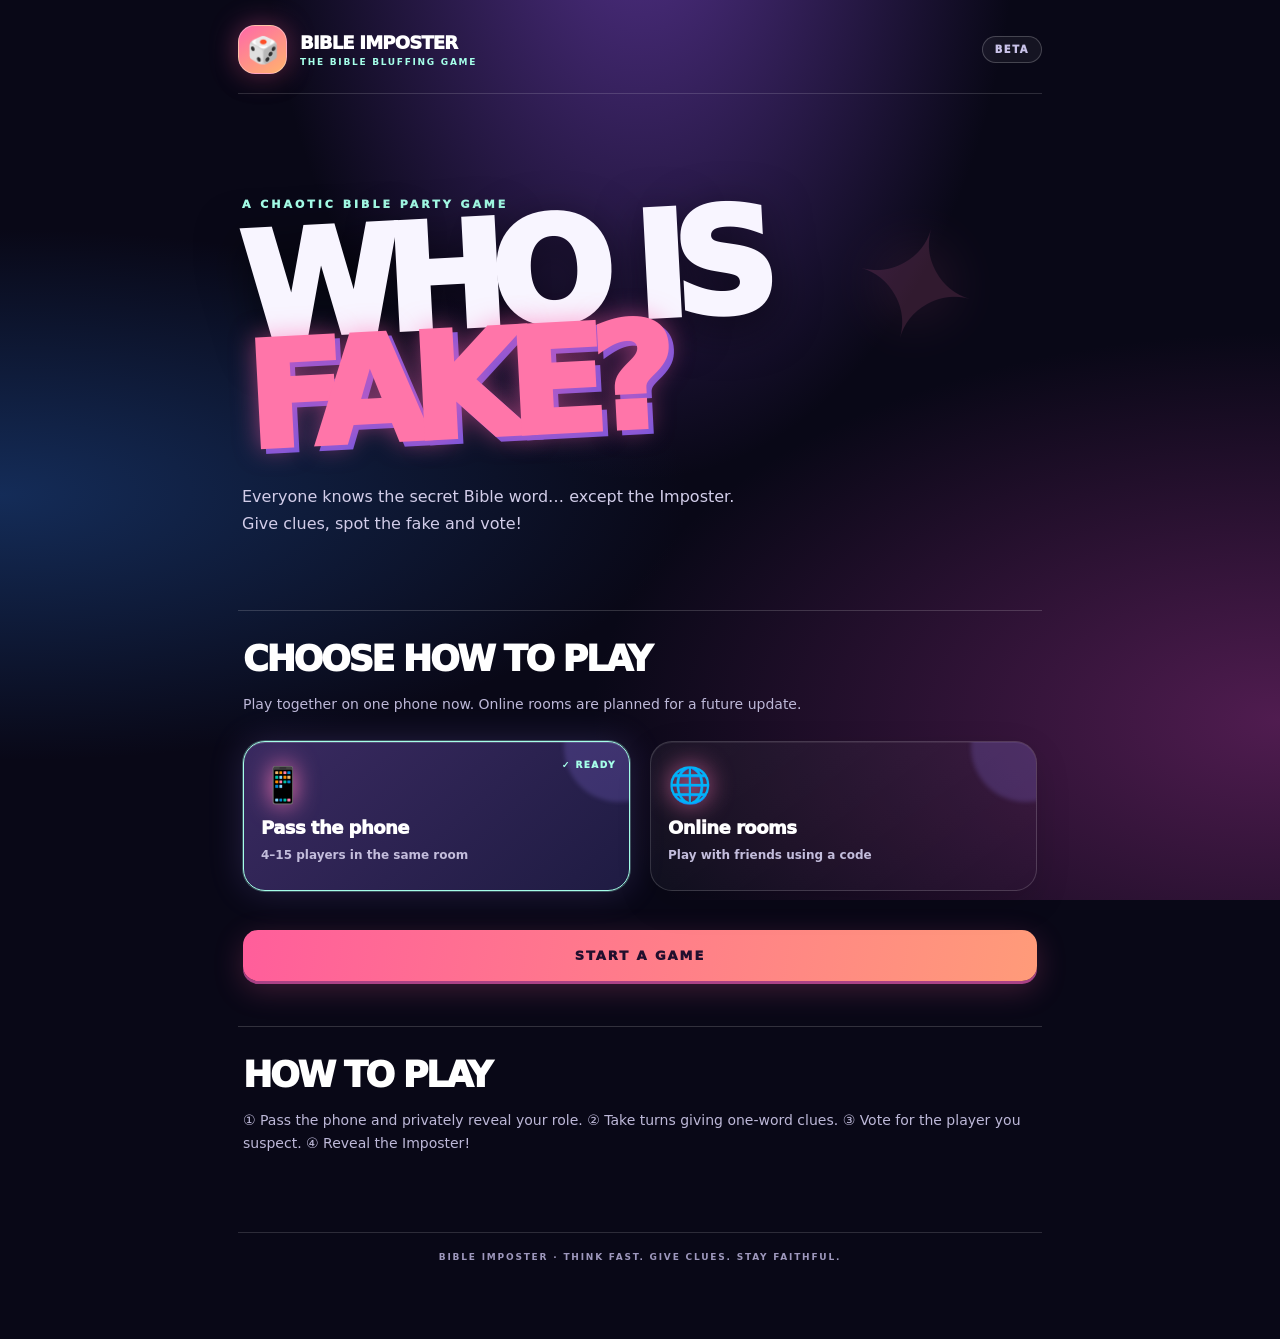
==== commit 455c6293: "Give Bible Imposter an ultimate neon arena redesign" ====
--- a/bible-imposter/index.html
+++ b/bible-imposter/index.html
@@ -2,7 +2,7 @@
 <html lang="en">
 <head>
 <meta charset="utf-8"><meta name="viewport" content="width=device-width,initial-scale=1,viewport-fit=cover">
-<meta name="theme-color" content="#f5f0e5"><meta name="apple-mobile-web-app-capable" content="yes">
+<meta name="theme-color" content="#090817"><meta name="apple-mobile-web-app-capable" content="yes">
 <title>Bible Imposter</title>
 <style>
 :root{--bg:#f5f0e5;--panel:#fffdf7;--panel2:#e9f5ef;--gold:#ff5b4d;--gold2:#3445d8;--muted:#667078;--line:#252b32}
@@ -143,6 +143,94 @@
 .footer{border-top:1px solid #ffffff30;padding-top:18px;color:#a9a3c8}
 #confirmVote:disabled{opacity:.4;box-shadow:none}
 @media(max-width:430px){.wrap{padding:10px 18px 34px}.hero{padding:40px 2px}.panel{padding:23px 1px}.grid{gap:17px}.mode{padding:12px 3px}.swipe-zone{height:205px}.row{gap:10px}}
+
+
+/* ULTIMATE NEON ARENA REDESIGN */
+:root{color-scheme:dark;--bg:#090817;--panel:transparent;--panel2:#17152f;--gold:#ff4f9a;--gold2:#9c8cff;--muted:#b9b5d5;--line:#ffffff}
+*{-webkit-tap-highlight-color:transparent}
+html{min-height:100%;background:#090817}
+body{min-height:100vh;overflow-x:hidden;color:#f8f5ff;background:
+radial-gradient(ellipse at 50% -15%,#53318a 0,transparent 42%),
+radial-gradient(ellipse at 0% 55%,#142c58 0,transparent 38%),
+radial-gradient(ellipse at 100% 80%,#501c50 0,transparent 38%),#090817;
+background-attachment:fixed;font-family:ui-rounded,system-ui,-apple-system,sans-serif}
+body:before{content:"";position:fixed;inset:0;pointer-events:none;z-index:-1;opacity:.3;background-image:radial-gradient(#fff 1px,transparent 1px),radial-gradient(#a99cff 1px,transparent 1px);background-size:83px 83px,137px 137px;background-position:0 0,31px 47px}
+.wrap{width:min(100%,900px);padding:16px 23px 50px}
+.top{position:relative;display:flex;align-items:center;border:0;border-bottom:1px solid #ffffff25;border-radius:0;background:transparent;box-shadow:none;padding:9px 0 19px;color:#fff}
+.brand{font-size:18px;letter-spacing:-.045em;gap:13px}
+.logo{width:49px;height:49px;border:1px solid #ffffff55;border-radius:17px;background:linear-gradient(145deg,#ff68a8,#ffb46d);box-shadow:0 0 28px #ff5eaa65,0 7px 22px #0006;color:#170d2d;font-size:26px}
+.tag{color:#a5ffe9;font-size:9px;letter-spacing:.19em;margin-top:4px}
+.pill{background:#ffffff0d;border:1px solid #ffffff35;color:#c9c2e9;border-radius:99px;box-shadow:none;letter-spacing:.15em}
+.hero{position:relative;text-align:left;padding:clamp(48px,10vw,86px) 4px 56px}
+.hero:after{content:"✦";position:absolute;right:8%;top:18%;font-size:clamp(70px,18vw,150px);color:#ff77ae;opacity:.16;text-shadow:0 0 55px #ff77ae;transform:rotate(16deg);pointer-events:none}
+.eyebrow{color:#a5ffe9;font-size:11px;letter-spacing:.27em;font-weight:950}
+.hero h1{position:relative;z-index:1;font-size:clamp(72px,17vw,145px);line-height:.76;letter-spacing:-.105em;margin:24px 0 29px;transform:rotate(-3deg);text-shadow:0 12px 45px #0008}
+.hero h1 span{color:#ff75a9!important;text-shadow:0 0 24px #ff5eaa88,5px 5px 0 #7458df!important}
+.sub{color:#d2cde9;font-size:16px;line-height:1.65;max-width:510px;font-weight:500}
+.panel{position:relative;margin:17px 0;padding:28px 5px;background:transparent;border:0;border-top:1px solid #ffffff2a;border-radius:0;box-shadow:none}
+.panel:hover{transform:none;box-shadow:none}
+.panel h2{font-size:clamp(25px,6vw,35px);letter-spacing:-.065em;text-transform:uppercase;color:#fff}
+.muted{color:#bdb8d8;font-size:14px;line-height:1.65;font-weight:500}
+.grid{display:grid;grid-template-columns:1fr 1fr;gap:20px;margin:25px 0;border:0}
+.mode,.mode+.mode{position:relative;min-height:150px;padding:20px 17px 22px;background:linear-gradient(145deg,#ffffff0c,#ffffff03);border:1px solid #ffffff28;border-radius:22px;color:#fff;box-shadow:inset 0 1px #ffffff12,0 12px 35px #0002;overflow:hidden}
+.mode:before{content:"";position:absolute;width:110px;height:110px;right:-45px;top:-50px;border-radius:50%;background:#9d83ff33;filter:blur(2px)}
+.mode .ico{font-size:35px;filter:drop-shadow(0 0 12px #ff78b5)}
+.mode strong{font-size:18px;letter-spacing:-.03em;margin:11px 0 6px}
+.mode small{color:#c3bddc;font-size:12px;line-height:1.55}
+.mode.selected{background:linear-gradient(140deg,#523b85aa,#24204dcc);border:1px solid #a5ffe9;box-shadow:0 0 0 1px #a5ffe944,0 0 35px #9d83ff32,inset 0 1px #ffffff30}
+.mode.selected:after{content:"✓ READY";position:absolute;right:13px;bottom:12px;color:#a5ffe9;font-size:9px;font-weight:1000;letter-spacing:.16em}
+.mode:active,.btn:active{transform:scale(.975);filter:brightness(1.15)}
+.btn{width:100%;margin-top:14px;padding:18px 22px;border:0;border-radius:15px;background:linear-gradient(100deg,#ff5e9b,#ff9b79);color:#210f2d;box-shadow:0 9px 30px #ff5e9b38,0 3px 0 #9e3e83;font-size:13px;font-weight:1000;letter-spacing:.15em;transition:transform .16s,filter .16s,box-shadow .16s}
+.btn.secondary{background:linear-gradient(100deg,#9effe5,#82cfff);color:#11172b;box-shadow:0 9px 28px #82dfff28,0 3px 0 #438bba}
+.btn.ghost{background:linear-gradient(100deg,#7767ed,#ae82ff);color:white;box-shadow:0 9px 28px #8872ff35,0 3px 0 #5144a7}
+.field{color:#a5ffe9;font-size:10px;letter-spacing:.19em}
+.input,select{width:100%;padding:16px 13px;color:#fff;background:#ffffff0d;border:0;border-bottom:1px solid #a58bff;border-radius:10px 10px 2px 2px;outline:none}
+.input:focus,select:focus{border-bottom:2px solid #a5ffe9;background:#ffffff14}
+select option{background:#19152f;color:#fff}
+.row{gap:13px}
+.step{padding:34px 3px;text-align:center}
+.step .bigicon{width:auto;height:auto;background:none;border:0;box-shadow:none;border-radius:0;font-size:64px;filter:drop-shadow(0 0 20px #ffb36d88);animation:floatIcon 3s ease-in-out infinite}
+@keyframes floatIcon{0%,100%{transform:translateY(0) rotate(-4deg)}50%{transform:translateY(-9px) rotate(4deg)}}
+.bar{height:5px;background:#ffffff18;border:0;border-radius:99px;overflow:hidden}
+.bar span{background:linear-gradient(90deg,#a5ffe9,#9b8cff,#ff6eaa);border-radius:99px;box-shadow:0 0 15px #a5ffe9}
+#currentName{color:#a5ffe9!important;text-shadow:0 0 22px #a5ffe955}
+.swipe-zone{width:min(100%,450px);height:220px;margin:32px auto 15px;border:1px solid #ffffff65;border-radius:44% 56% 55% 45% / 48% 43% 57% 52%;background:radial-gradient(circle at 32% 24%,#c0aaff,#7864ed 48%,#382a91 100%);box-shadow:0 0 25px #8b77ff66,0 0 75px #7256db38,inset 0 0 35px #ffffff25;touch-action:none;user-select:none;-webkit-user-select:none;-webkit-touch-callout:none;overflow:hidden}
+.swipe-zone:before{inset:12px;border:1px solid #ffffff80;border-radius:inherit}
+.swipe-zone:after{width:170px;height:170px;right:-50px;top:-80px;background:#ff8eb955;filter:blur(12px)}
+.swipe-zone strong{font-size:17px;color:#fff;letter-spacing:.15em;text-shadow:0 2px 12px #20134d}
+.swipe-zone small{font-size:11px;color:#eee9ff}
+.swipe-arrow{font-size:49px;color:#a5ffe9;filter:drop-shadow(0 0 16px #a5ffe9);animation:swipeHint .8s ease-in-out infinite}
+.swipe-zone.done{box-shadow:0 0 50px #a5ffe966}
+.secret{font-size:clamp(42px,11vw,76px);color:#a5ffe9;text-shadow:0 0 32px #a5ffe966;text-transform:uppercase;letter-spacing:-.075em}
+#roleCard{padding:26px 0}
+#roleText{font-size:15px;line-height:1.7;color:#d4cfea}
+.players{border-top:1px solid #ffffff25;gap:0}
+.player{display:flex;align-items:center;justify-content:space-between;padding:17px 5px;background:transparent;border:0;border-bottom:1px solid #ffffff20;border-radius:0;box-shadow:none;color:#fff}
+.player b{font-size:15px}.player small{color:#aaa4c9}
+.vote{display:flex;align-items:center;gap:13px;width:100%;margin:0;padding:17px 7px;background:transparent;color:#fff;border:0;border-bottom:1px solid #ffffff25;border-radius:0;box-shadow:none;text-align:left}
+.vote .num{display:grid;place-items:center;min-width:37px;height:37px;border-radius:50%;background:linear-gradient(145deg,#ff75a9,#ffb477);color:#21122f;font-weight:1000}
+.vote.chosen{background:linear-gradient(90deg,#9b8cff25,transparent);border-bottom:2px solid #a5ffe9}
+.note{margin-top:19px;padding:14px 16px;border:1px solid #a5ffe944;border-left:3px solid #a5ffe9;border-radius:0 13px 13px 0;background:#a5ffe90b;color:#d8d3ed;font-size:12px;line-height:1.65}
+.reveal{position:relative;overflow:hidden;padding:45px 18px;background:radial-gradient(ellipse at 50% 0,#5b438f,#211b48 72%);border:1px solid #ffffff40;border-radius:32px 32px 65px 32px;box-shadow:0 18px 55px #0005,0 0 45px #8b77ff22}
+.reveal:after{content:"✦";position:absolute;right:20px;top:12px;color:#a5ffe9;font-size:48px;opacity:.35}
+.reveal .secret{color:#ffbd78}
+.footer{margin-top:35px;padding-top:19px;border-top:1px solid #ffffff25;color:#9e98bd;font-size:9px;letter-spacing:.2em}
+#confirmVote:disabled{opacity:.35;box-shadow:none}
+.hidden{display:none!important}
+@media(max-width:520px){
+ .wrap{padding:10px 18px 35px}
+ .hero{padding:45px 2px 43px}
+ .hero h1{font-size:clamp(69px,18vw,105px)}
+ .grid{gap:12px}
+ .mode,.mode+.mode{min-height:142px;padding:15px 12px}
+ .mode strong{font-size:16px}
+ .mode small{font-size:11px}
+ .panel{padding:24px 2px}
+ .swipe-zone{height:210px}
+ .row{gap:9px}
+ .btn{padding:17px 12px;font-size:12px}
+}
+@media(prefers-reduced-motion:reduce){*,*:before,*:after{animation:none!important;transition:none!important;scroll-behavior:auto!important}}
 
 </style>
 </head>
